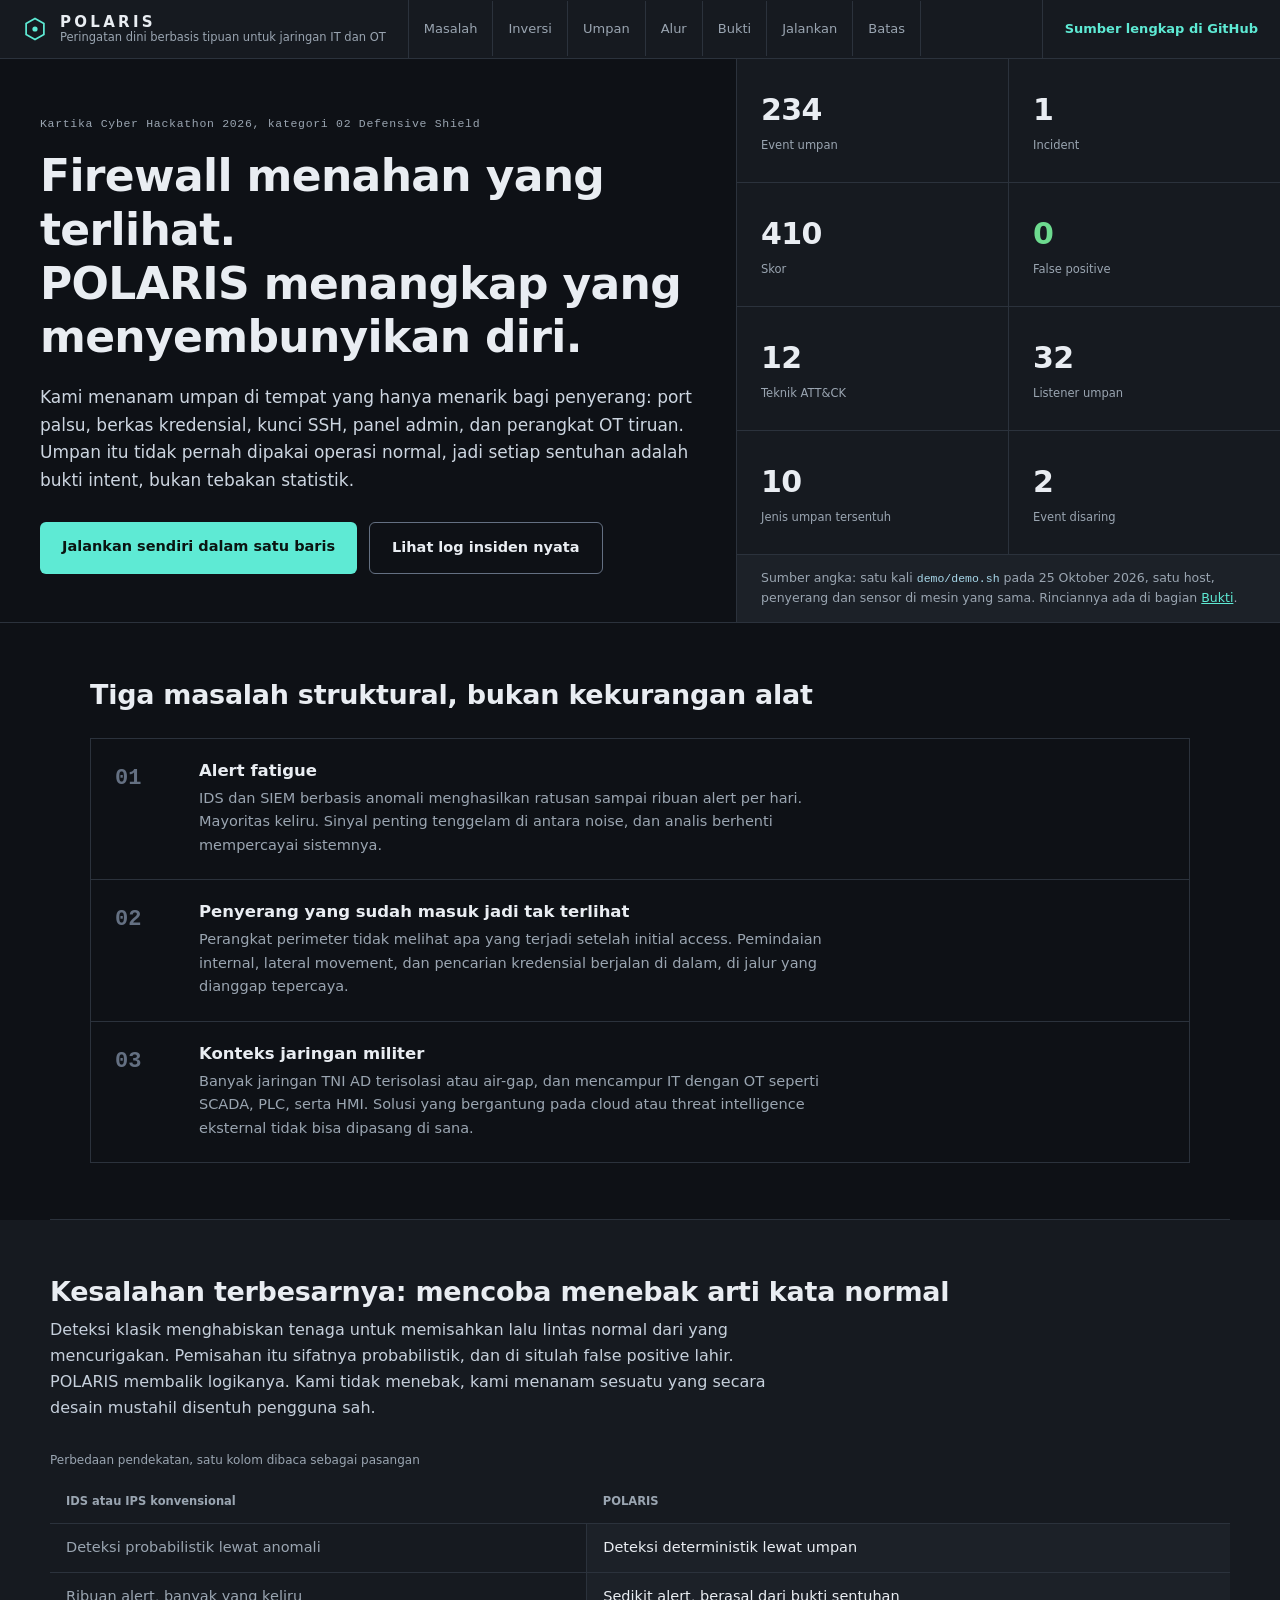
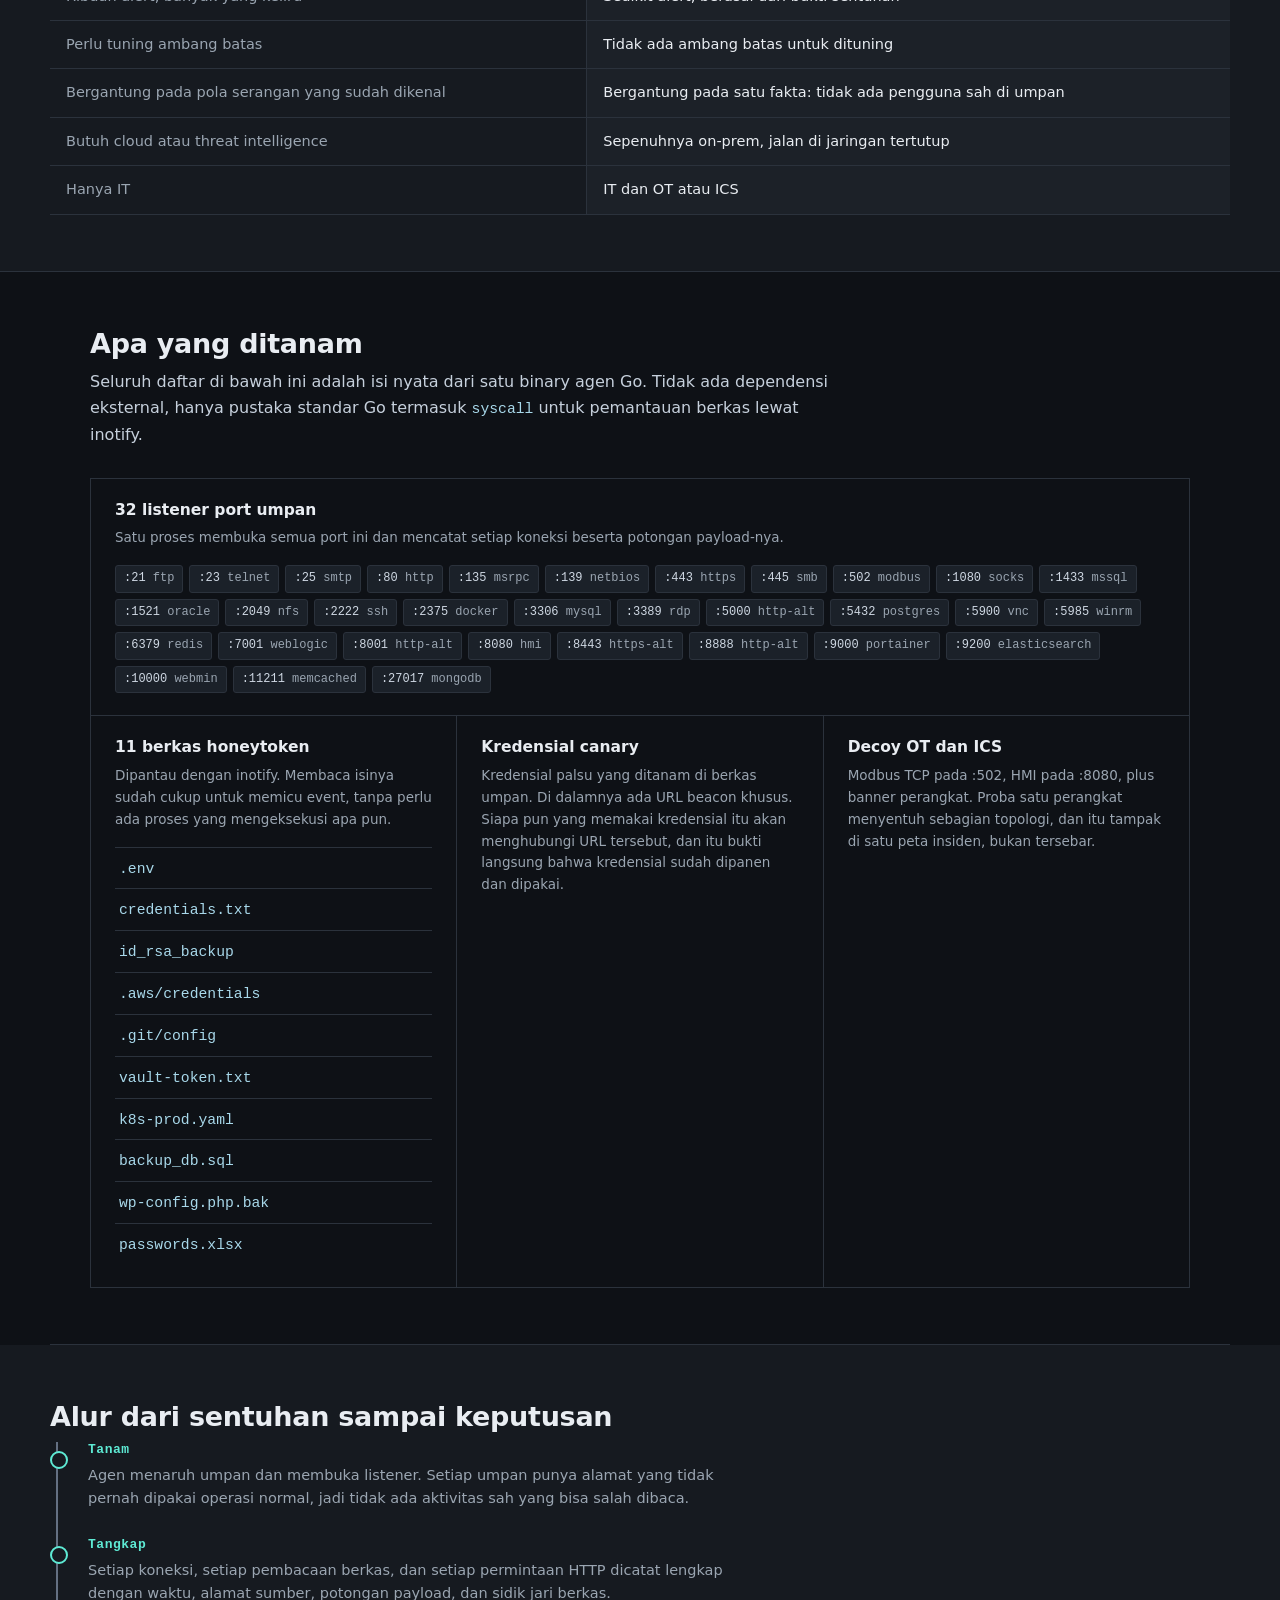
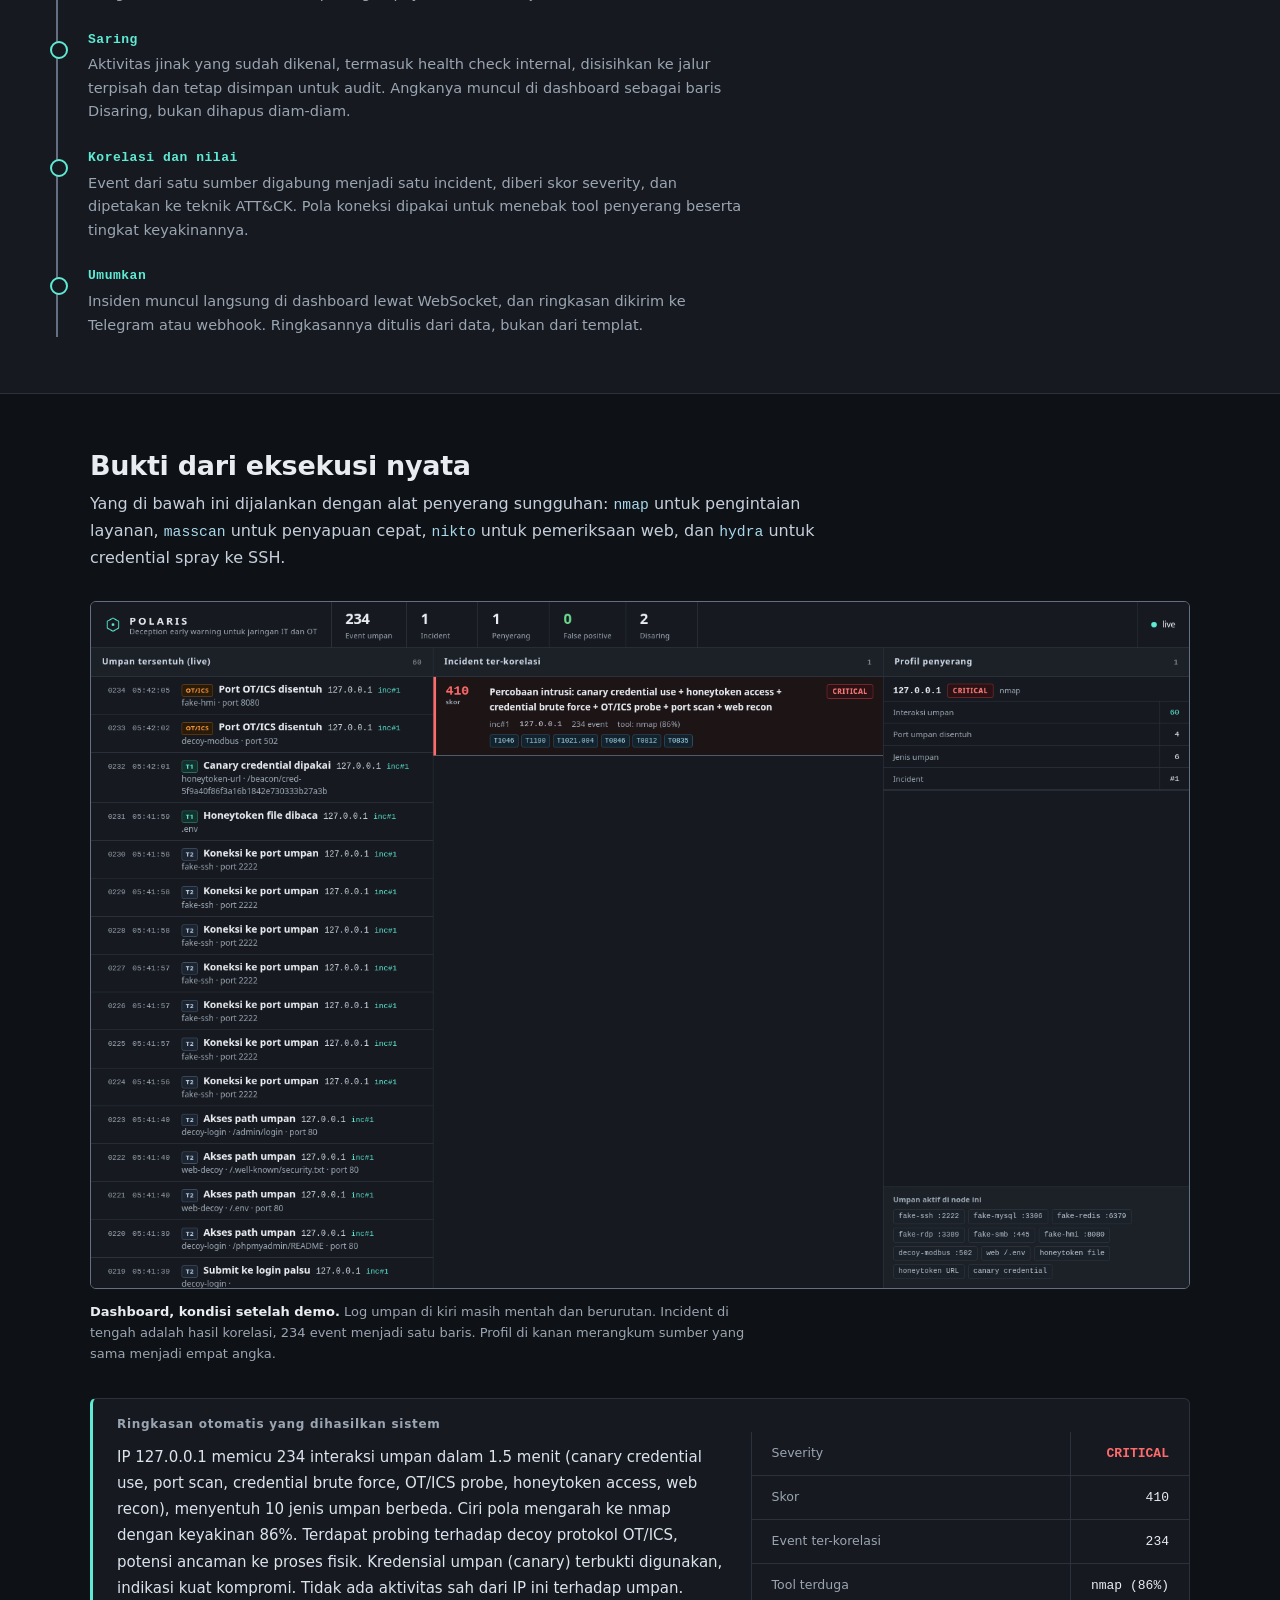
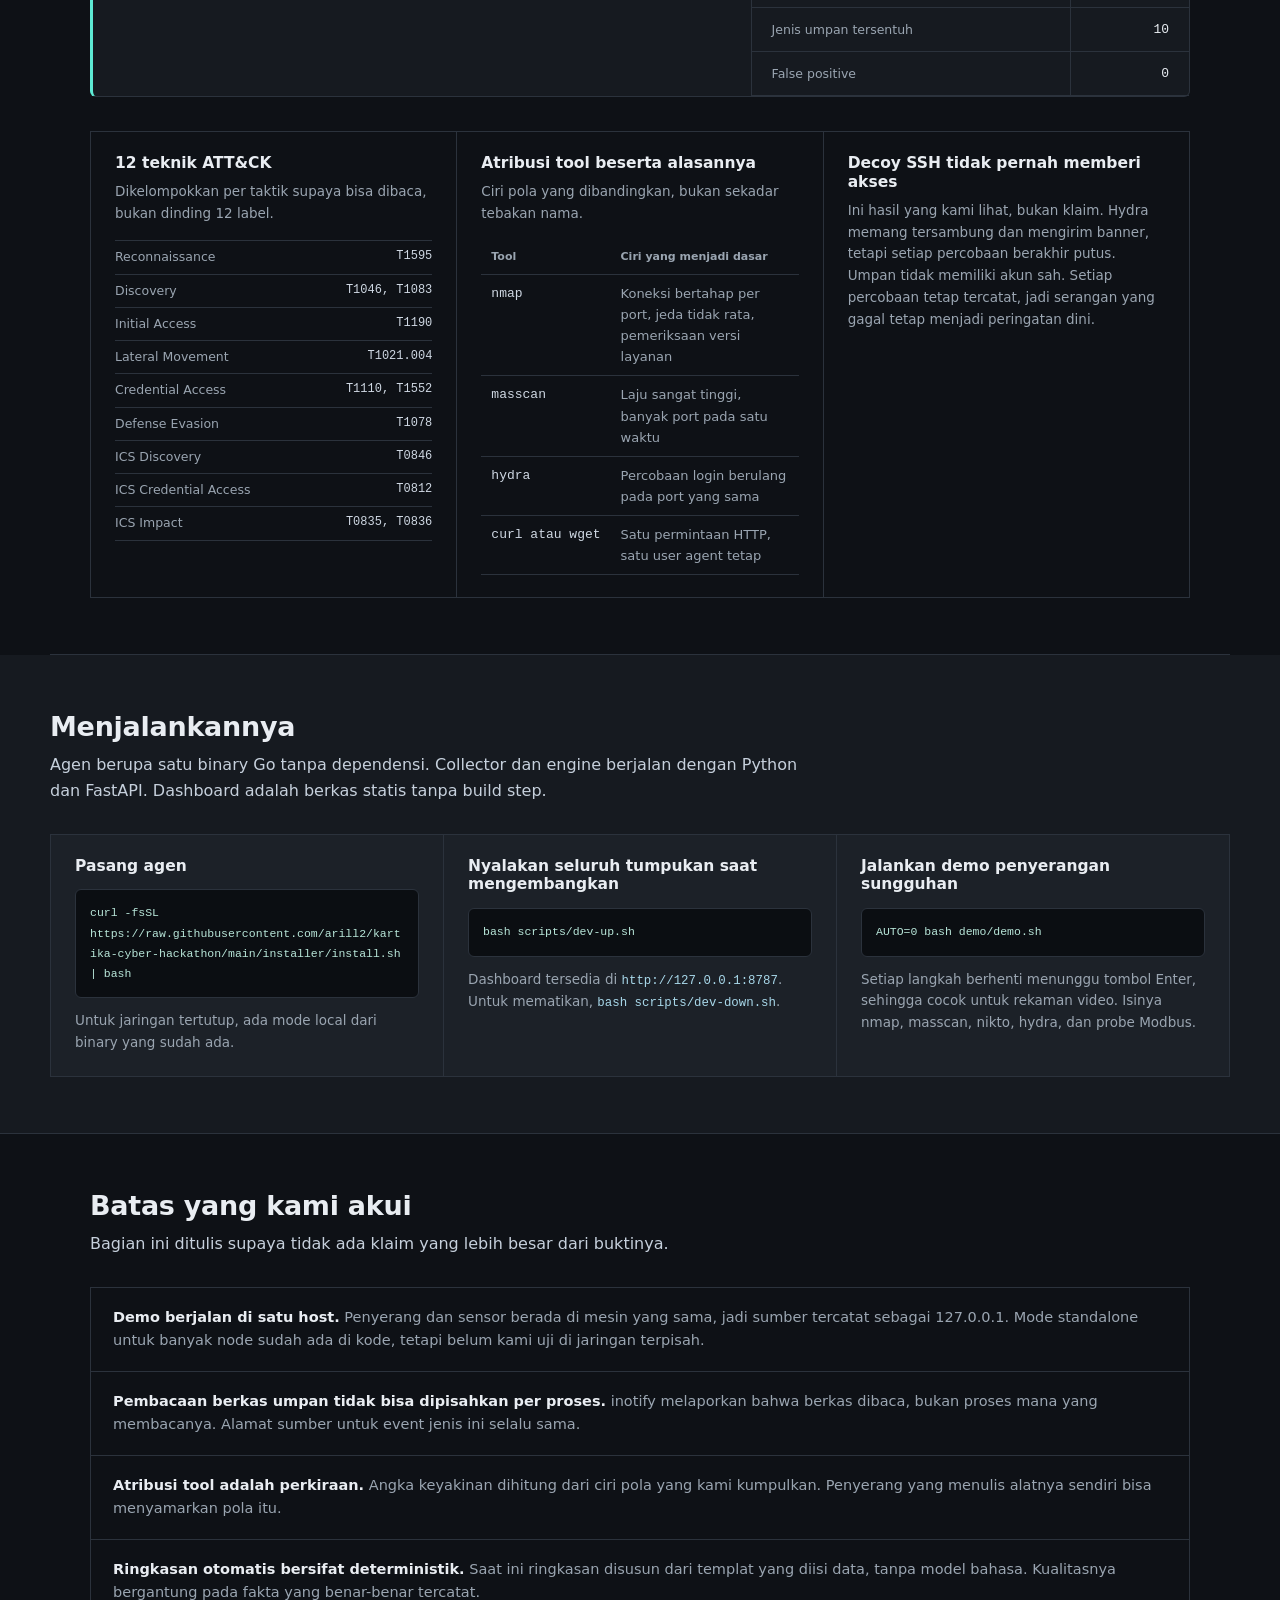
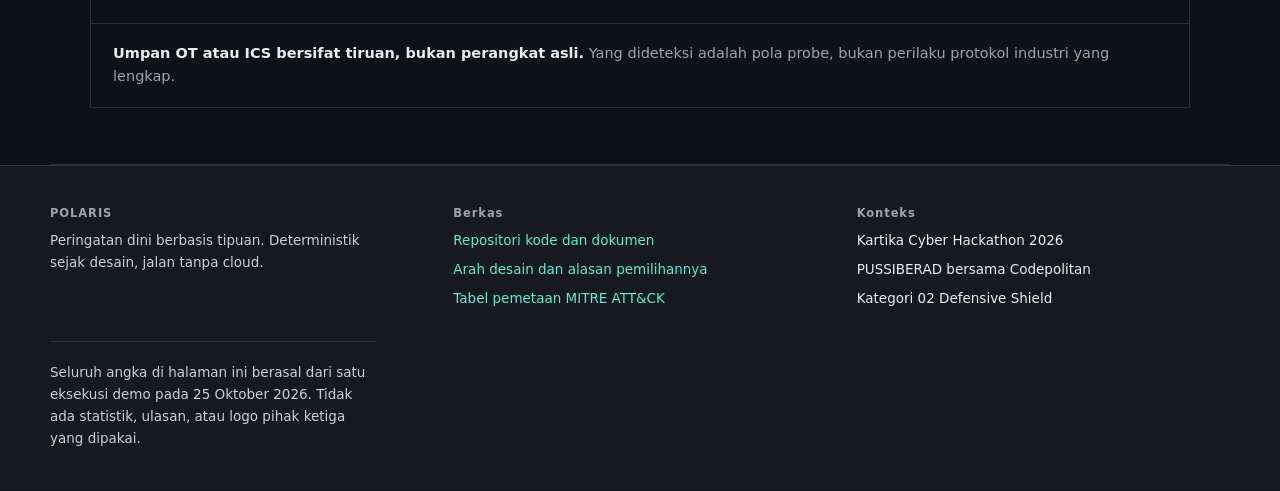
==== site/index.html @ 41365e37 "feat: purwarupa POLARIS lengkap (agen, collector, dashboard, demo, submission) Agen Go (hanya pustak" ====
<!doctype html>
<html lang="id">
<head>
<meta charset="utf-8">
<meta name="viewport" content="width=device-width, initial-scale=1">
<title>POLARIS: peringatan dini berbasis tipuan untuk jaringan IT dan OT</title>
<meta name="description" content="POLARIS menanam umpan yang tidak pernah disentuh pengguna sah, sehingga setiap interaksi adalah bukti intent. Deterministik, nol false positive, jalan on-prem tanpa cloud.">
<meta name="theme-color" content="#0e1116">
<meta property="og:title" content="POLARIS: peringatan dini berbasis tipuan untuk jaringan IT dan OT">
<meta property="og:description" content="Setiap interaksi dengan umpan adalah bukti, bukan tebakan. Deterministik, nol false positive, on-prem.">
<meta property="og:type" content="website">
<link rel="icon" href="assets/emblem.svg" type="image/svg+xml">
<link rel="stylesheet" href="style.css">
</head>
<body>
<a class="skip" href="#main">Lompat ke konten</a>

<header class="topbar">
  <div class="brand">
    <svg class="mark" viewBox="0 0 24 24" fill="none" stroke="currentColor" stroke-width="1.6" aria-hidden="true">
      <path d="M12 2.4 20.2 7v10L12 21.6 3.8 17V7z"/>
      <circle cx="12" cy="12" r="2.4" fill="currentColor" stroke="none"/>
    </svg>
    <span class="brand-text">
      <span class="name">POLARIS</span>
      <span class="tagline">Peringatan dini berbasis tipuan untuk jaringan IT dan OT</span>
    </span>
  </div>

  <nav class="sitenav" aria-label="Bagian halaman">
    <a href="#masalah">Masalah</a>
    <a href="#inversi">Inversi</a>
    <a href="#umpan">Umpan</a>
    <a href="#alur">Alur</a>
    <a href="#bukti">Bukti</a>
    <a href="#jalankan">Jalankan</a>
    <a href="#batas">Batas</a>
  </nav>

  <p class="repo-link">
    <a href="https://github.com/arill2/kartika-cyber-hackathon">Sumber lengkap di GitHub</a>
  </p>
</header>

<main id="main">

  <!-- ============================================================ hero -->
  <section class="hero" aria-labelledby="hero-h">
    <div class="hero-copy">
      <p class="eyebrow">Kartika Cyber Hackathon 2026, kategori 02 Defensive Shield</p>
      <h1 id="hero-h">Firewall menahan yang terlihat.<br>POLARIS menangkap yang menyembunyikan diri.</h1>
      <p class="lede">
        Kami menanam umpan di tempat yang hanya menarik bagi penyerang: port palsu, berkas
        kredensial, kunci SSH, panel admin, dan perangkat OT tiruan. Umpan itu tidak
        pernah dipakai operasi normal, jadi setiap sentuhan adalah bukti intent, bukan
        tebakan statistik.
      </p>
      <p class="cta-row">
        <a class="cta" href="#jalankan">Jalankan sendiri dalam satu baris</a>
        <a class="cta-ghost" href="#bukti">Lihat log insiden nyata</a>
      </p>
    </div>

    <!-- angka di bawah ini berasal dari satu eksekusi demo, bukan perkiraan -->
    <div class="hero-stats">
      <dl class="readouts" aria-label="Hasil satu eksekusi demo di satu host">
        <div class="readout"><dt>Event umpan</dt><dd>234</dd></div>
        <div class="readout"><dt>Incident</dt><dd>1</dd></div>
        <div class="readout"><dt>Skor</dt><dd>410</dd></div>
        <div class="readout ok"><dt>False positive</dt><dd>0</dd></div>
        <div class="readout"><dt>Teknik ATT&amp;CK</dt><dd>12</dd></div>
        <div class="readout"><dt>Listener umpan</dt><dd>32</dd></div>
        <div class="readout"><dt>Jenis umpan tersentuh</dt><dd>10</dd></div>
        <div class="readout"><dt>Event disaring</dt><dd>2</dd></div>
      </dl>
      <p class="readout-note">
        Sumber angka: satu kali <code>demo/demo.sh</code> pada 25 Oktober 2026, satu host,
        penyerang dan sensor di mesin yang sama. Rinciannya ada di bagian
        <a href="#bukti">Bukti</a>.
      </p>
    </div>
  </section>

  <!-- ============================================================ masalah -->
  <section id="masalah" class="band" aria-labelledby="masalah-h">
    <h2 id="masalah-h">Tiga masalah struktural, bukan kekurangan alat</h2>
    <ol class="findings">
      <li>
        <span class="num">01</span>
        <div>
          <h3>Alert fatigue</h3>
          <p>IDS dan SIEM berbasis anomali menghasilkan ratusan sampai ribuan alert per hari.
          Mayoritas keliru. Sinyal penting tenggelam di antara noise, dan analis berhenti
          mempercayai sistemnya.</p>
        </div>
      </li>
      <li>
        <span class="num">02</span>
        <div>
          <h3>Penyerang yang sudah masuk jadi tak terlihat</h3>
          <p>Perangkat perimeter tidak melihat apa yang terjadi setelah initial access.
          Pemindaian internal, lateral movement, dan pencarian kredensial berjalan di dalam,
          di jalur yang dianggap tepercaya.</p>
        </div>
      </li>
      <li>
        <span class="num">03</span>
        <div>
          <h3>Konteks jaringan militer</h3>
          <p>Banyak jaringan TNI AD terisolasi atau air-gap, dan mencampur IT dengan OT
          seperti SCADA, PLC, serta HMI. Solusi yang bergantung pada cloud atau threat
          intelligence eksternal tidak bisa dipasang di sana.</p>
        </div>
      </li>
    </ol>
  </section>

  <!-- ============================================================ inversi -->
  <section id="inversi" class="band alt" aria-labelledby="inversi-h">
    <h2 id="inversi-h">Kesalahan terbesarnya: mencoba menebak arti kata normal</h2>
    <p class="wide">
      Deteksi klasik menghabiskan tenaga untuk memisahkan lalu lintas normal dari yang
      mencurigakan. Pemisahan itu sifatnya probabilistik, dan di situlah false positive
      lahir. POLARIS membalik logikanya. Kami tidak menebak, kami menanam sesuatu yang
      secara desain mustahil disentuh pengguna sah.
    </p>

    <table class="compare">
      <caption>Perbedaan pendekatan, satu kolom dibaca sebagai pasangan</caption>
      <thead>
        <tr><th scope="col">IDS atau IPS konvensional</th><th scope="col">POLARIS</th></tr>
      </thead>
      <tbody>
        <tr><td>Deteksi probabilistik lewat anomali</td><td>Deteksi deterministik lewat umpan</td></tr>
        <tr><td>Ribuan alert, banyak yang keliru</td><td>Sedikit alert, berasal dari bukti sentuhan</td></tr>
        <tr><td>Perlu tuning ambang batas</td><td>Tidak ada ambang batas untuk dituning</td></tr>
        <tr><td>Bergantung pada pola serangan yang sudah dikenal</td><td>Bergantung pada satu fakta: tidak ada pengguna sah di umpan</td></tr>
        <tr><td>Butuh cloud atau threat intelligence</td><td>Sepenuhnya on-prem, jalan di jaringan tertutup</td></tr>
        <tr><td>Hanya IT</td><td>IT dan OT atau ICS</td></tr>
      </tbody>
    </table>
  </section>

  <!-- ============================================================ umpan -->
  <section id="umpan" class="band" aria-labelledby="umpan-h">
    <h2 id="umpan-h">Apa yang ditanam</h2>
    <p class="wide">
      Seluruh daftar di bawah ini adalah isi nyata dari satu binary agen Go. Tidak ada
      dependensi eksternal, hanya pustaka standar Go termasuk <code>syscall</code> untuk
      pemantauan berkas lewat inotify.
    </p>

    <div class="tiles wide-first">
      <article class="tile">
        <h3>32 listener port umpan</h3>
        <p class="muted">Satu proses membuka semua port ini dan mencatat setiap koneksi
        beserta potongan payload-nya.</p>
        <ul class="ports">
          <li>:21 <span>ftp</span></li><li>:23 <span>telnet</span></li><li>:25 <span>smtp</span></li>
          <li>:80 <span>http</span></li><li>:135 <span>msrpc</span></li><li>:139 <span>netbios</span></li>
          <li>:443 <span>https</span></li><li>:445 <span>smb</span></li><li>:502 <span>modbus</span></li>
          <li>:1080 <span>socks</span></li><li>:1433 <span>mssql</span></li><li>:1521 <span>oracle</span></li>
          <li>:2049 <span>nfs</span></li><li>:2222 <span>ssh</span></li><li>:2375 <span>docker</span></li>
          <li>:3306 <span>mysql</span></li><li>:3389 <span>rdp</span></li><li>:5000 <span>http-alt</span></li>
          <li>:5432 <span>postgres</span></li><li>:5900 <span>vnc</span></li><li>:5985 <span>winrm</span></li>
          <li>:6379 <span>redis</span></li><li>:7001 <span>weblogic</span></li><li>:8001 <span>http-alt</span></li>
          <li>:8080 <span>hmi</span></li><li>:8443 <span>https-alt</span></li><li>:8888 <span>http-alt</span></li>
          <li>:9000 <span>portainer</span></li><li>:9200 <span>elasticsearch</span></li><li>:10000 <span>webmin</span></li>
          <li>:11211 <span>memcached</span></li><li>:27017 <span>mongodb</span></li>
        </ul>
      </article>

      <article class="tile">
        <h3>11 berkas honeytoken</h3>
        <p class="muted">Dipantau dengan inotify. Membaca isinya sudah cukup untuk memicu
        event, tanpa perlu ada proses yang mengeksekusi apa pun.</p>
        <ul class="files">
          <li><code>.env</code></li>
          <li><code>credentials.txt</code></li>
          <li><code>id_rsa_backup</code></li>
          <li><code>.aws/credentials</code></li>
          <li><code>.git/config</code></li>
          <li><code>vault-token.txt</code></li>
          <li><code>k8s-prod.yaml</code></li>
          <li><code>backup_db.sql</code></li>
          <li><code>wp-config.php.bak</code></li>
          <li><code>passwords.xlsx</code></li>
        </ul>
      </article>

      <article class="tile">
        <h3>Kredensial canary</h3>
        <p class="muted">Kredensial palsu yang ditanam di berkas umpan. Di dalamnya ada URL
        beacon khusus. Siapa pun yang memakai kredensial itu akan menghubungi URL tersebut,
        dan itu bukti langsung bahwa kredensial sudah dipanen dan dipakai.</p>
      </article>

      <article class="tile">
        <h3>Decoy OT dan ICS</h3>
        <p class="muted">Modbus TCP pada :502, HMI pada :8080, plus banner perangkat.
        Proba satu perangkat menyentuh sebagian topologi, dan itu tampak di satu peta
        insiden, bukan tersebar.</p>
      </article>
    </div>
  </section>

  <!-- ============================================================ alur -->
  <section id="alur" class="band alt" aria-labelledby="alur-h">
    <h2 id="alur-h">Alur dari sentuhan sampai keputusan</h2>
    <ol class="pipeline">
      <li>
        <h3>Tanam</h3>
        <p>Agen menaruh umpan dan membuka listener. Setiap umpan punya alamat yang tidak
        pernah dipakai operasi normal, jadi tidak ada aktivitas sah yang bisa salah dibaca.</p>
      </li>
      <li>
        <h3>Tangkap</h3>
        <p>Setiap koneksi, setiap pembacaan berkas, dan setiap permintaan HTTP dicatat
        lengkap dengan waktu, alamat sumber, potongan payload, dan sidik jari berkas.</p>
      </li>
      <li>
        <h3>Saring</h3>
        <p>Aktivitas jinak yang sudah dikenal, termasuk health check internal, disisihkan
        ke jalur terpisah dan tetap disimpan untuk audit. Angkanya muncul di dashboard
        sebagai baris Disaring, bukan dihapus diam-diam.</p>
      </li>
      <li>
        <h3>Korelasi dan nilai</h3>
        <p>Event dari satu sumber digabung menjadi satu incident, diberi skor severity,
        dan dipetakan ke teknik ATT&amp;CK. Pola koneksi dipakai untuk menebak tool penyerang
        beserta tingkat keyakinannya.</p>
      </li>
      <li>
        <h3>Umumkan</h3>
        <p>Insiden muncul langsung di dashboard lewat WebSocket, dan ringkasan dikirim ke
        Telegram atau webhook. Ringkasannya ditulis dari data, bukan dari templat.</p>
      </li>
    </ol>
  </section>

  <!-- ============================================================ bukti -->
  <section id="bukti" class="band" aria-labelledby="bukti-h">
    <h2 id="bukti-h">Bukti dari eksekusi nyata</h2>
    <p class="wide">
      Yang di bawah ini dijalankan dengan alat penyerang sungguhan: <code>nmap</code> untuk
      pengintaian layanan, <code>masscan</code> untuk penyapuan cepat, <code>nikto</code>
      untuk pemeriksaan web, dan <code>hydra</code> untuk credential spray ke SSH.
    </p>

    <figure class="shot">
      <img src="assets/dashboard-desktop.png" width="1600" height="1000" loading="lazy"
           alt="Dashboard POLARIS: kolom kiri berisi log umpan yang tertangkap berurutan, kolom tengah berisi incident ter-korelasi bernilai 410 dengan label CRITICAL, kolom kanan berisi profil penyerang.">
      <figcaption>
        <strong>Dashboard, kondisi setelah demo.</strong> Log umpan di kiri masih mentah dan
        berurutan. Incident di tengah adalah hasil korelasi, 234 event menjadi satu baris.
        Profil di kanan merangkum sumber yang sama menjadi empat angka.
      </figcaption>
    </figure>

    <div class="verdict">
      <h3>Ringkasan otomatis yang dihasilkan sistem</h3>
      <p class="quote">
        IP 127.0.0.1 memicu 234 interaksi umpan dalam 1.5 menit (canary credential use, port
        scan, credential brute force, OT/ICS probe, honeytoken access, web recon), menyentuh
        10 jenis umpan berbeda. Ciri pola mengarah ke nmap dengan keyakinan 86%. Terdapat
        probing terhadap decoy protokol OT/ICS, potensi ancaman ke proses fisik. Kredensial
        umpan (canary) terbukti digunakan, indikasi kuat kompromi. Tidak ada aktivitas sah
        dari IP ini terhadap umpan.
      </p>
      <dl class="spec">
        <dt>Severity</dt><dd class="hi">CRITICAL</dd>
        <dt>Skor</dt><dd>410</dd>
        <dt>Event ter-korelasi</dt><dd>234</dd>
        <dt>Tool terduga</dt><dd>nmap (86%)</dd>
        <dt>Jenis umpan tersentuh</dt><dd>10</dd>
        <dt>False positive</dt><dd>0</dd>
      </dl>
    </div>

    <div class="tiles">
      <article class="tile">
        <h3>12 teknik ATT&amp;CK</h3>
        <p class="muted">Dikelompokkan per taktik supaya bisa dibaca, bukan dinding 12 label.</p>
        <dl class="mitre">
          <dt>Reconnaissance</dt><dd>T1595</dd>
          <dt>Discovery</dt><dd>T1046, T1083</dd>
          <dt>Initial Access</dt><dd>T1190</dd>
          <dt>Lateral Movement</dt><dd>T1021.004</dd>
          <dt>Credential Access</dt><dd>T1110, T1552</dd>
          <dt>Defense Evasion</dt><dd>T1078</dd>
          <dt>ICS Discovery</dt><dd>T0846</dd>
          <dt>ICS Credential Access</dt><dd>T0812</dd>
          <dt>ICS Impact</dt><dd>T0835, T0836</dd>
        </dl>
      </article>

      <article class="tile">
        <h3>Atribusi tool beserta alasannya</h3>
        <p class="muted">Ciri pola yang dibandingkan, bukan sekadar tebakan nama.</p>
        <table class="mini">
          <thead><tr><th scope="col">Tool</th><th scope="col">Ciri yang menjadi dasar</th></tr></thead>
          <tbody>
            <tr><td>nmap</td><td>Koneksi bertahap per port, jeda tidak rata, pemeriksaan versi layanan</td></tr>
            <tr><td>masscan</td><td>Laju sangat tinggi, banyak port pada satu waktu</td></tr>
            <tr><td>hydra</td><td>Percobaan login berulang pada port yang sama</td></tr>
            <tr><td>curl atau wget</td><td>Satu permintaan HTTP, satu user agent tetap</td></tr>
          </tbody>
        </table>
      </article>

      <article class="tile">
        <h3>Decoy SSH tidak pernah memberi akses</h3>
        <p class="muted">Ini hasil yang kami lihat, bukan klaim. Hydra memang tersambung dan
        mengirim banner, tetapi setiap percobaan berakhir putus. Umpan tidak memiliki akun
        sah. Setiap percobaan tetap tercatat, jadi serangan yang gagal tetap menjadi
        peringatan dini.</p>
      </article>
    </div>
  </section>

  <!-- ============================================================ jalankan -->
  <section id="jalankan" class="band alt" aria-labelledby="jalankan-h">
    <h2 id="jalankan-h">Menjalankannya</h2>
    <p class="wide">
      Agen berupa satu binary Go tanpa dependensi. Collector dan engine berjalan dengan
      Python dan FastAPI. Dashboard adalah berkas statis tanpa build step.
    </p>

    <div class="tiles">
      <article class="tile code">
        <h3>Pasang agen</h3>
        <pre><code>curl -fsSL https://raw.githubusercontent.com/arill2/kartika-cyber-hackathon/main/installer/install.sh | bash</code></pre>
        <p class="muted">Untuk jaringan tertutup, ada mode local dari binary yang sudah ada.</p>
      </article>

      <article class="tile code">
        <h3>Nyalakan seluruh tumpukan saat mengembangkan</h3>
        <pre><code>bash scripts/dev-up.sh</code></pre>
        <p class="muted">Dashboard tersedia di <code>http://127.0.0.1:8787</code>. Untuk
        mematikan, <code>bash scripts/dev-down.sh</code>.</p>
      </article>

      <article class="tile code">
        <h3>Jalankan demo penyerangan sungguhan</h3>
        <pre><code>AUTO=0 bash demo/demo.sh</code></pre>
        <p class="muted">Setiap langkah berhenti menunggu tombol Enter, sehingga cocok untuk
        rekaman video. Isinya nmap, masscan, nikto, hydra, dan probe Modbus.</p>
      </article>
    </div>
  </section>

  <!-- ============================================================ batas -->
  <section id="batas" class="band" aria-labelledby="batas-h">
    <h2 id="batas-h">Batas yang kami akui</h2>
    <p class="wide">
      Bagian ini ditulis supaya tidak ada klaim yang lebih besar dari buktinya.
    </p>
    <ul class="limits">
      <li>
        <strong>Demo berjalan di satu host.</strong> Penyerang dan sensor berada di mesin
        yang sama, jadi sumber tercatat sebagai 127.0.0.1. Mode standalone untuk banyak node
        sudah ada di kode, tetapi belum kami uji di jaringan terpisah.
      </li>
      <li>
        <strong>Pembacaan berkas umpan tidak bisa dipisahkan per proses.</strong> inotify
        melaporkan bahwa berkas dibaca, bukan proses mana yang membacanya. Alamat sumber
        untuk event jenis ini selalu sama.
      </li>
      <li>
        <strong>Atribusi tool adalah perkiraan.</strong> Angka keyakinan dihitung dari ciri
        pola yang kami kumpulkan. Penyerang yang menulis alatnya sendiri bisa menyamarkan
        pola itu.
      </li>
      <li>
        <strong>Ringkasan otomatis bersifat deterministik.</strong> Saat ini ringkasan
        disusun dari templat yang diisi data, tanpa model bahasa. Kualitasnya bergantung
        pada fakta yang benar-benar tercatat.
      </li>
      <li>
        <strong>Umpan OT atau ICS bersifat tiruan, bukan perangkat asli.</strong> Yang
        dideteksi adalah pola probe, bukan perilaku protokol industri yang lengkap.
      </li>
    </ul>
  </section>

</main>

<footer class="footer">
  <div class="footer-grid">
    <div class="foot-block">
      <h2>POLARIS</h2>
      <p>Peringatan dini berbasis tipuan. Deterministik sejak desain, jalan tanpa cloud.</p>
    </div>
    <div class="foot-block">
      <h2>Berkas</h2>
      <ul>
        <li><a href="https://github.com/arill2/kartika-cyber-hackathon">Repositori kode dan dokumen</a></li>
        <li><a href="https://github.com/arill2/kartika-cyber-hackathon/blob/main/DESIGN.md">Arah desain dan alasan pemilihannya</a></li>
        <li><a href="https://github.com/arill2/kartika-cyber-hackathon/blob/main/docs/12-mitre-mapping.md">Tabel pemetaan MITRE ATT&amp;CK</a></li>
      </ul>
    </div>
    <div class="foot-block">
      <h2>Konteks</h2>
      <ul>
        <li>Kartika Cyber Hackathon 2026</li>
        <li>PUSSIBERAD bersama Codepolitan</li>
        <li>Kategori 02 Defensive Shield</li>
      </ul>
    </div>
  </div>
  <p class="foot-note">
    Seluruh angka di halaman ini berasal dari satu eksekusi demo pada 25 Oktober 2026.
    Tidak ada statistik, ulasan, atau logo pihak ketiga yang dipakai.
  </p>
</footer>

</body>
</html>
---- site/style.css ----
/* POLARIS landing page
   Direction dan alasan: DESIGN.md. Filter: antislop (R-02 tanpa em dash,
   R-25 kontras dihitung dengan scripts/contrast-check.py, R-27 tiap keadaan,
   R-32 fokus terlihat, R-15 tombol spesifik).
   Tata bahasa visual dipinjam dari referensi yang sama dengan dashboard:
   seam antar blok, nameplate, angka dulu lalu label. */

:root{
  --bg:#0e1116;
  --panel:#161a20;
  --panel-2:#1c2128;
  --panel-3:#20262e;
  --seam:#2b323c;
  --line-strong:#647082;   /* batas kontrol interaktif: 3.48:1 */
  --text:#e9edf2;
  --muted:#9aa5b1;
  --accent:#5eead4;        /* hanya untuk interaksi dan tanda langsung */
  --sev-critical:#ff6b6b;
  --sev-high:#ff9f43;
  --sev-low:#6ddb8f;

  --r-1:3px; --r-2:6px; --r-3:10px;

  --f-ui:ui-sans-serif,system-ui,-apple-system,"Segoe UI",Roboto,"Helvetica Neue",Arial,sans-serif;
  --f-data:ui-monospace,SFMono-Regular,"SF Mono",Menlo,Consolas,"Liberation Mono",monospace;

  --wrap:1180px;
}

*{box-sizing:border-box}
html{scroll-behavior:smooth}
body{
  margin:0; background:var(--bg); color:var(--text);
  font:16px/1.62 var(--f-ui);
  -webkit-text-size-adjust:100%;
}
img{max-width:100%;height:auto;display:block}
h1,h2,h3{margin:0;font-weight:650;line-height:1.22}
p{margin:0}
a{color:var(--accent)}
a:focus-visible,button:focus-visible,[tabindex]:focus-visible{
  outline:2px solid var(--accent); outline-offset:2px; border-radius:var(--r-1);
}
.skip{position:absolute;left:-9999px;top:0;background:var(--accent);color:#0e1116;padding:10px 14px;z-index:99;font-weight:650}
.skip:focus{left:0}
.sr-only{position:absolute;width:1px;height:1px;overflow:hidden;clip:rect(0 0 0 0)}
code{font-family:var(--f-data);font-size:.92em;color:#a8d8ea}

/* ---------------------------------------------------------------- nameplate */
.topbar{
  display:flex;align-items:center;gap:0;flex-wrap:wrap;
  background:var(--panel);border-bottom:1px solid var(--seam);
  position:sticky;top:0;z-index:20
}
.brand{display:flex;align-items:center;gap:12px;padding:13px 22px;border-right:1px solid var(--seam)}
.mark{width:26px;height:26px;color:var(--accent);flex:none}
.brand-text{display:flex;flex-direction:column;line-height:1.2}
.name{font-weight:750;letter-spacing:.22em;font-size:15px}
.tagline{font-size:11.5px;color:var(--muted)}

.sitenav{display:flex;flex-wrap:wrap;flex:1}
.sitenav a{
  color:var(--muted);text-decoration:none;font-size:13px;
  padding:17px 15px;border-right:1px solid var(--seam)
}
.sitenav a:hover{color:var(--text);background:var(--panel-3)}

.repo-link{margin:0;padding:0 22px;font-size:13px;border-left:1px solid var(--seam);align-self:stretch;display:flex;align-items:center}
.repo-link a{text-decoration:none;font-weight:650}
.repo-link a:hover{text-decoration:underline}

/* ---------------------------------------------------------------- hero */
.hero{
  display:grid;grid-template-columns:minmax(0,1.15fr) minmax(0,.85fr);gap:0;
  border-bottom:1px solid var(--seam)
}
.hero-copy{padding:56px 40px 48px 40px;max-width:760px}
.eyebrow{
  font-family:var(--f-data);font-size:11.5px;color:var(--muted);
  letter-spacing:.06em;margin-bottom:16px
}
.hero h1{font-size:clamp(29px,3.5vw,44px);letter-spacing:-.015em}
.lede{margin-top:20px;font-size:17px;color:#cdd6e1;max-width:62ch}
.cta-row{margin-top:28px;display:flex;gap:12px;flex-wrap:wrap}
.cta,.cta-ghost{
  display:inline-block;padding:13px 22px;border-radius:var(--r-2);
  font-size:14.5px;font-weight:650;text-decoration:none;min-height:46px
}
.cta{background:var(--accent);color:#0b1512}
.cta:hover{background:#7ff0dc}
.cta-ghost{border:1px solid var(--line-strong);color:var(--text)}
.cta-ghost:hover{border-color:var(--accent);color:var(--accent)}

.readouts{
  margin:0;display:grid;grid-template-columns:repeat(2,1fr);gap:1px;
  background:var(--seam);flex:1;min-height:0
}
.hero-stats{
  display:flex;flex-direction:column;
  border-left:1px solid var(--seam);background:var(--panel);min-width:0
}
.readout{
  background:var(--panel);display:flex;flex-direction:column-reverse;
  justify-content:center;gap:2px;padding:22px 24px
}
.readout dd{margin:0;font-size:30px;font-weight:700;font-variant-numeric:tabular-nums;letter-spacing:-.02em}
.readout dt{font-size:11.5px;color:var(--muted)}
.readout.ok dd{color:var(--sev-low)}
.readout-note{
  background:var(--panel-2);color:var(--muted);
  font-size:12.5px;padding:13px 24px;margin:0;border-top:1px solid var(--seam)
}

/* ---------------------------------------------------------------- bands */
.band{
  padding:56px 40px;border-bottom:1px solid var(--seam);
  max-width:var(--wrap);margin:0 auto
}
.band.alt{
  background:var(--panel);max-width:none;
  padding-left:max(40px, calc((100% - var(--wrap)) / 2));
  padding-right:max(40px, calc((100% - var(--wrap)) / 2))
}
.band h2{font-size:clamp(21px,2.4vw,27px);letter-spacing:-.01em;margin-bottom:8px}
.band .wide{max-width:74ch;color:#c6d0dc;margin-bottom:30px}
.muted{color:var(--muted);font-size:13.5px}

/* ---------------------------------------------------------------- findings */
.findings{list-style:none;padding:0;margin:26px 0 0;display:grid;gap:1px;background:var(--seam);border:1px solid var(--seam)}
.findings li{background:var(--bg);display:grid;grid-template-columns:64px 1fr;gap:20px;padding:22px 24px}
.findings .num{font-family:var(--f-data);font-size:22px;font-weight:700;color:var(--line-strong)}
.findings h3{font-size:16.5px;margin-bottom:6px}
.findings p{color:var(--muted);font-size:14.5px;max-width:70ch}

/* ---------------------------------------------------------------- compare table */
.compare{width:100%;border-collapse:collapse;font-size:14.5px}
.compare caption{text-align:left;color:var(--muted);font-size:12px;padding-bottom:10px}
.compare th,.compare td{text-align:left;padding:12px 16px;border-bottom:1px solid var(--seam);vertical-align:top}
.compare thead th{font-size:11.5px;color:var(--muted);font-weight:650}
.compare tbody tr td:last-child{color:var(--text);border-left:1px solid var(--seam);background:var(--panel-2)}
.compare tbody tr td:first-child{color:var(--muted)}

/* ---------------------------------------------------------------- tiles */
.tiles{display:grid;grid-template-columns:repeat(auto-fit,minmax(300px,1fr));gap:1px;background:var(--seam);border:1px solid var(--seam);margin-top:8px}
.tile{background:var(--bg);padding:22px 24px;min-width:0}
.band.alt .tile{background:var(--panel-2)}
.tile h3{font-size:15.5px;margin-bottom:8px}

/* daftar port butuh lebar penuh supaya chip tersusun rapi, sisanya tiga kolom */
.tiles.wide-first{grid-template-columns:repeat(3,1fr)}
.tiles.wide-first .tile:first-child{grid-column:1 / -1}

.ports{list-style:none;padding:0;margin:16px 0 0;display:flex;flex-wrap:wrap;gap:6px}
.ports li{
  font-family:var(--f-data);font-size:12px;color:#cfd8e3;
  background:#1b2129;border:1px solid var(--seam);border-radius:var(--r-1);padding:3px 8px
}
.ports li span{color:var(--muted)}

.files{list-style:none;padding:0;margin:16px 0 0;display:grid;gap:1px;background:var(--seam);border-top:1px solid var(--seam)}
.files li{background:var(--bg);padding:7px 4px}
.band.alt .files li{background:var(--panel-2)}

/* ---------------------------------------------------------------- pipeline */
.pipeline{list-style:none;counter-reset:step;padding:0;margin:0;border-left:2px solid var(--line-strong);margin-left:6px}
.pipeline li{counter-increment:step;position:relative;padding:0 0 26px 30px}
.pipeline li::before{
  content:"";position:absolute;left:-8px;top:9px;width:14px;height:14px;
  border-radius:50%;background:var(--bg);border:2px solid var(--accent)
}
.band.alt .pipeline li::before{background:var(--panel)}
.pipeline h3{font-family:var(--f-data);font-size:13px;letter-spacing:.04em;color:var(--accent);margin-bottom:6px}
.pipeline p{color:var(--muted);font-size:14.5px;max-width:72ch}
.pipeline li:last-child{padding-bottom:0}

/* ---------------------------------------------------------------- evidence */
.shot{margin:0 0 34px}
.shot img{border:1px solid var(--line-strong);border-radius:var(--r-2)}
.shot figcaption{color:var(--muted);font-size:13px;margin-top:12px;max-width:80ch}
.shot figcaption strong{color:var(--text);font-weight:650}

.verdict{border:1px solid var(--seam);border-left:3px solid var(--accent);border-radius:var(--r-2);background:var(--panel);padding:0;margin-bottom:34px;display:grid;grid-template-columns:minmax(0,1.5fr) minmax(0,1fr)}
.verdict h3{font-size:12px;color:var(--muted);letter-spacing:.06em;padding:18px 24px 0;grid-column:1/-1}
.quote{margin:0;padding:12px 24px 24px;font-size:15px;line-height:1.75;color:#dbe3ec}
.spec{display:grid;grid-template-columns:1fr auto;margin:0;border-left:1px solid var(--seam)}
.spec dt{padding:11px 20px;font-size:12.5px;color:var(--muted);border-bottom:1px solid var(--seam);align-self:end}
.spec dd{margin:0;padding:11px 20px;font-family:var(--f-data);font-size:13px;text-align:right;border-bottom:1px solid var(--seam);border-left:1px solid var(--seam)}
.spec dd.hi{color:var(--sev-critical);font-weight:700}

.mitre{display:grid;grid-template-columns:1fr auto;margin:16px 0 0;gap:0;border-top:1px solid var(--seam)}
.mitre dt{padding:6px 0;font-size:12.5px;color:var(--muted);border-bottom:1px solid var(--seam)}
.mitre dd{margin:0;padding:6px 0 6px 14px;font-family:var(--f-data);font-size:12px;color:#cfd8e3;text-align:right;border-bottom:1px solid var(--seam)}

.mini{width:100%;border-collapse:collapse;font-size:13px;margin-top:16px}
.mini th,.mini td{text-align:left;padding:8px 10px;border-bottom:1px solid var(--seam);vertical-align:top}
.mini th{font-size:11px;color:var(--muted);font-weight:650}
.mini td:first-child{font-family:var(--f-data);color:#cfd8e3;white-space:nowrap}
.mini td:last-child{color:var(--muted)}

/* ---------------------------------------------------------------- code tiles */
.code pre{
  margin:14px 0 12px;background:#0b0e12;border:1px solid var(--seam);
  border-radius:var(--r-2);padding:13px 14px;overflow-x:auto;font-size:12.5px
}
.code pre code{color:#b8e6d9;white-space:pre-wrap;overflow-wrap:anywhere}

/* ---------------------------------------------------------------- limits */
.limits{list-style:none;padding:0;margin:0;display:grid;gap:1px;background:var(--seam);border:1px solid var(--seam)}
.limits li{background:var(--bg);padding:18px 22px;font-size:14.5px;color:var(--muted);max-width:none}
.limits strong{color:var(--text);font-weight:650}

/* ---------------------------------------------------------------- footer */
.footer{
  background:var(--panel);border-top:1px solid var(--seam);
  padding:40px max(40px, calc((100% - var(--wrap)) / 2))
}
.footer-grid{display:grid;grid-template-columns:repeat(auto-fit,minmax(230px,1fr));gap:30px}
.footer h2{font-size:11.5px;color:var(--muted);letter-spacing:.08em;margin-bottom:10px}
.footer p{font-size:13.5px;color:#c6d0dc;max-width:38ch}
.footer ul{list-style:none;padding:0;margin:0;display:grid;gap:7px;font-size:13.5px}
.footer a{text-decoration:none}
.footer a:hover{text-decoration:underline}
.foot-note{
  border-top:1px solid var(--seam);padding-top:20px;margin:32px 0 0;
  color:var(--muted);font-size:12.5px;max-width:92ch
}

/* ---------------------------------------------------------------- small screens */
@media (max-width:900px){
  .hero{grid-template-columns:1fr}
  .hero-copy{padding:38px 22px 30px}
  .hero-stats{border-left:0;border-top:1px solid var(--seam)}
  .band{padding:40px 22px}
  .band.alt{padding-left:22px;padding-right:22px}

  /* kepala halaman jadi tiga baris rata di layar sempit, dan berhenti menempel
     supaya tidak memakan tinggi layar ponsel */
  .topbar{position:static;flex-direction:column;align-items:stretch}
  .brand{border-right:0;border-bottom:1px solid var(--seam)}
  .sitenav{order:2;width:100%}
  .sitenav a{flex:1 1 24%;text-align:center;padding:12px 6px;border-right:1px solid var(--seam);border-bottom:1px solid var(--seam)}
  .repo-link{order:3;width:100%;padding:12px 16px;justify-content:center;border-left:0;border-top:1px solid var(--seam)}

  .verdict{grid-template-columns:1fr}
  .spec{border-left:0;border-top:1px solid var(--seam)}
  .findings li{grid-template-columns:44px 1fr;gap:14px;padding:18px}
  .footer{padding:32px 22px}
}
@media (max-width:1000px){
  .tiles.wide-first{grid-template-columns:repeat(2,1fr)}
}
@media (max-width:700px){
  .tiles.wide-first{grid-template-columns:1fr}
}@media (max-width:520px){
  .readout{padding:16px}
  .readout dd{font-size:25px}
  .brand,.repo-link{padding-left:16px;padding-right:16px}
}

/* Konsol dan halaman ini gelap karena alasan operasional: ruang SOC bekerja
   dengan lampu rendah selama shift panjang, dan halaman harus sewarna dengan
   perangkat yang dibaca di sana. Ini pilihan branding, bukan default. */
::selection{background:var(--accent);color:#0b1512}

@media (prefers-reduced-motion:reduce){
  html{scroll-behavior:auto}
  *{transition:none !important;animation:none !important}
}
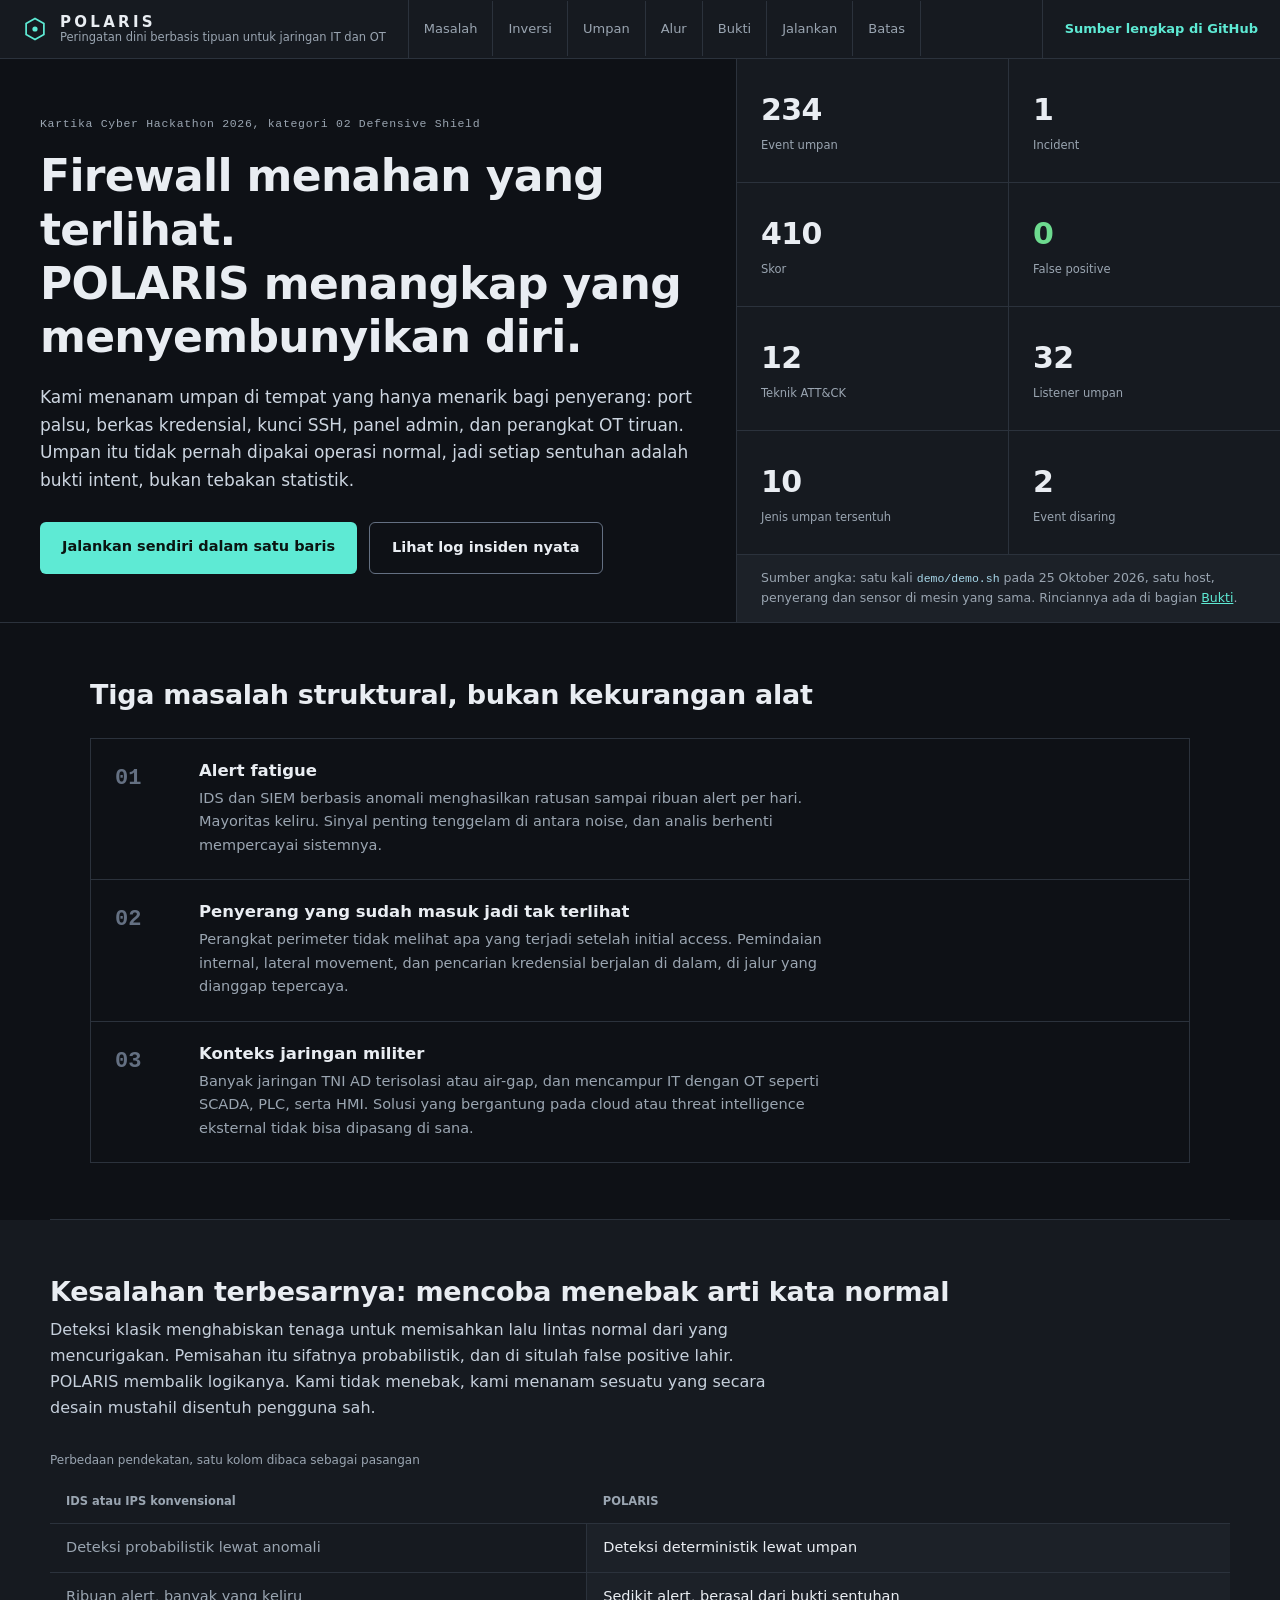
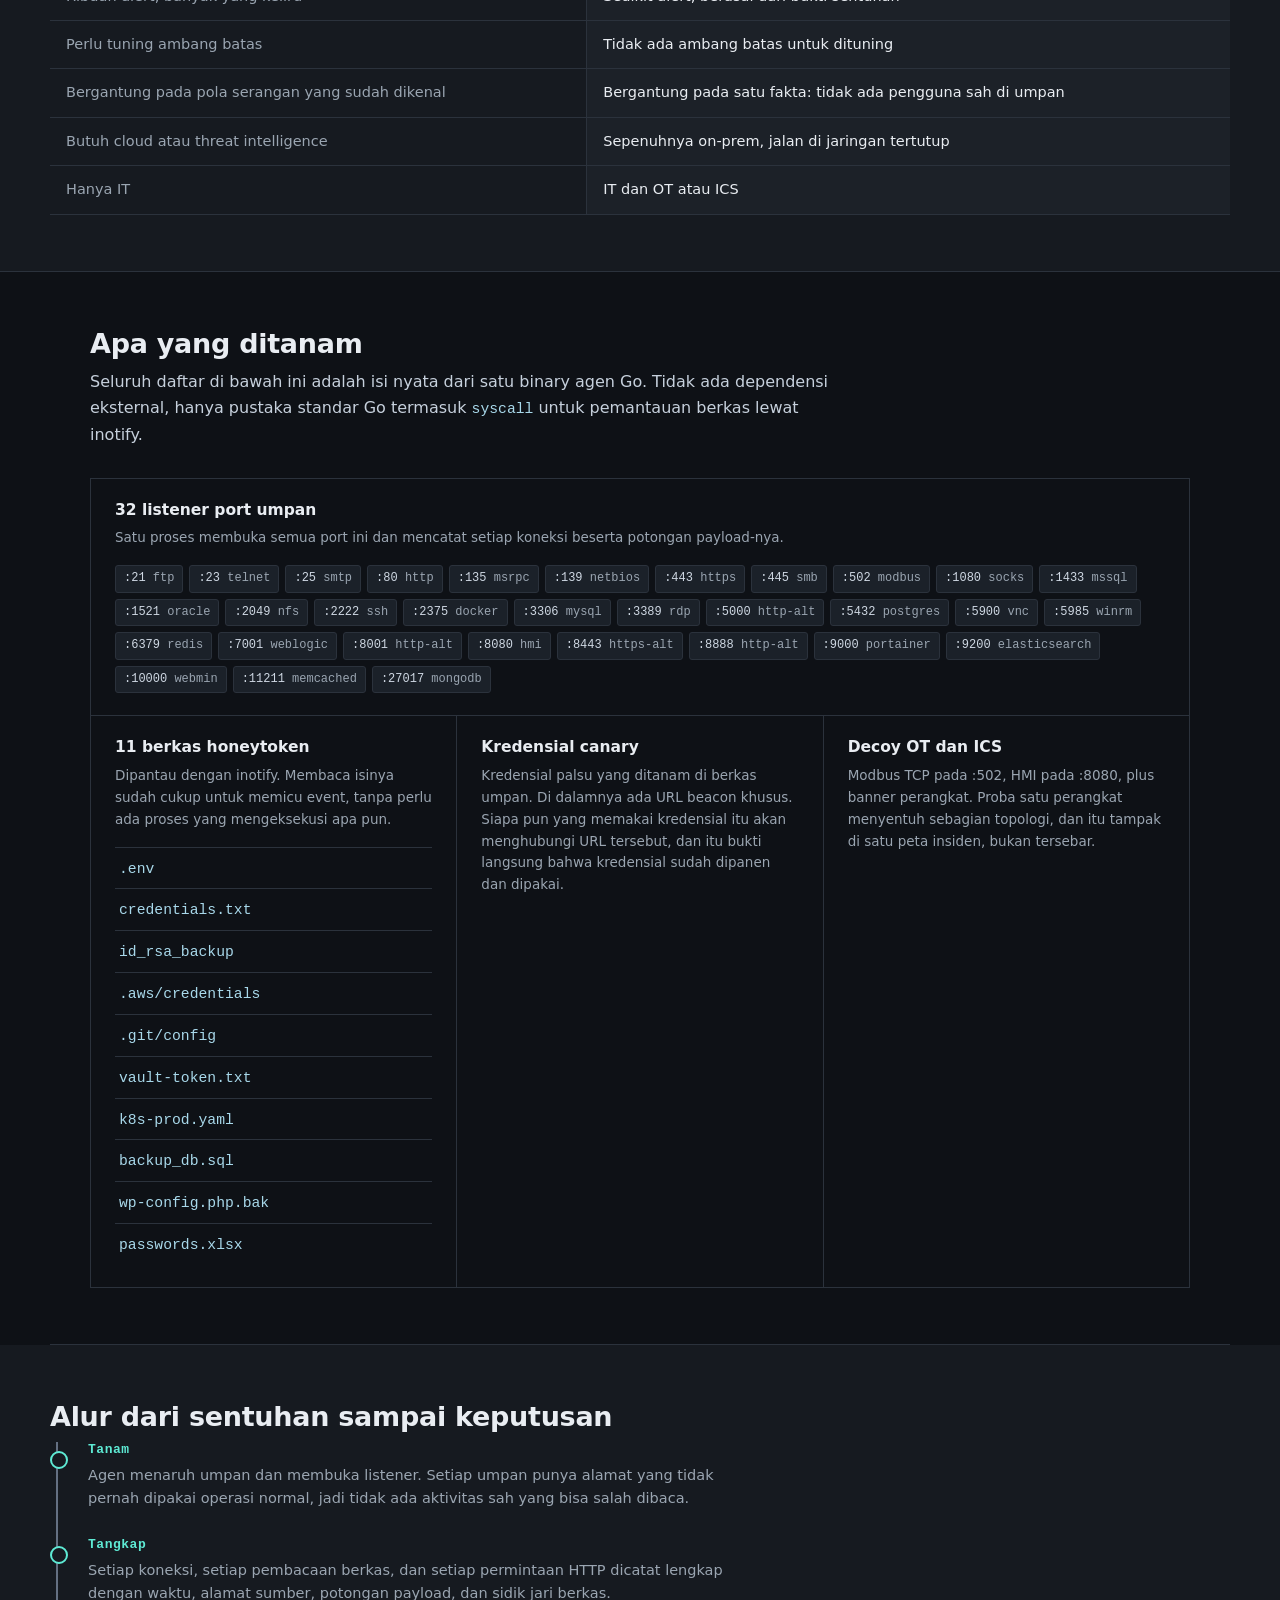
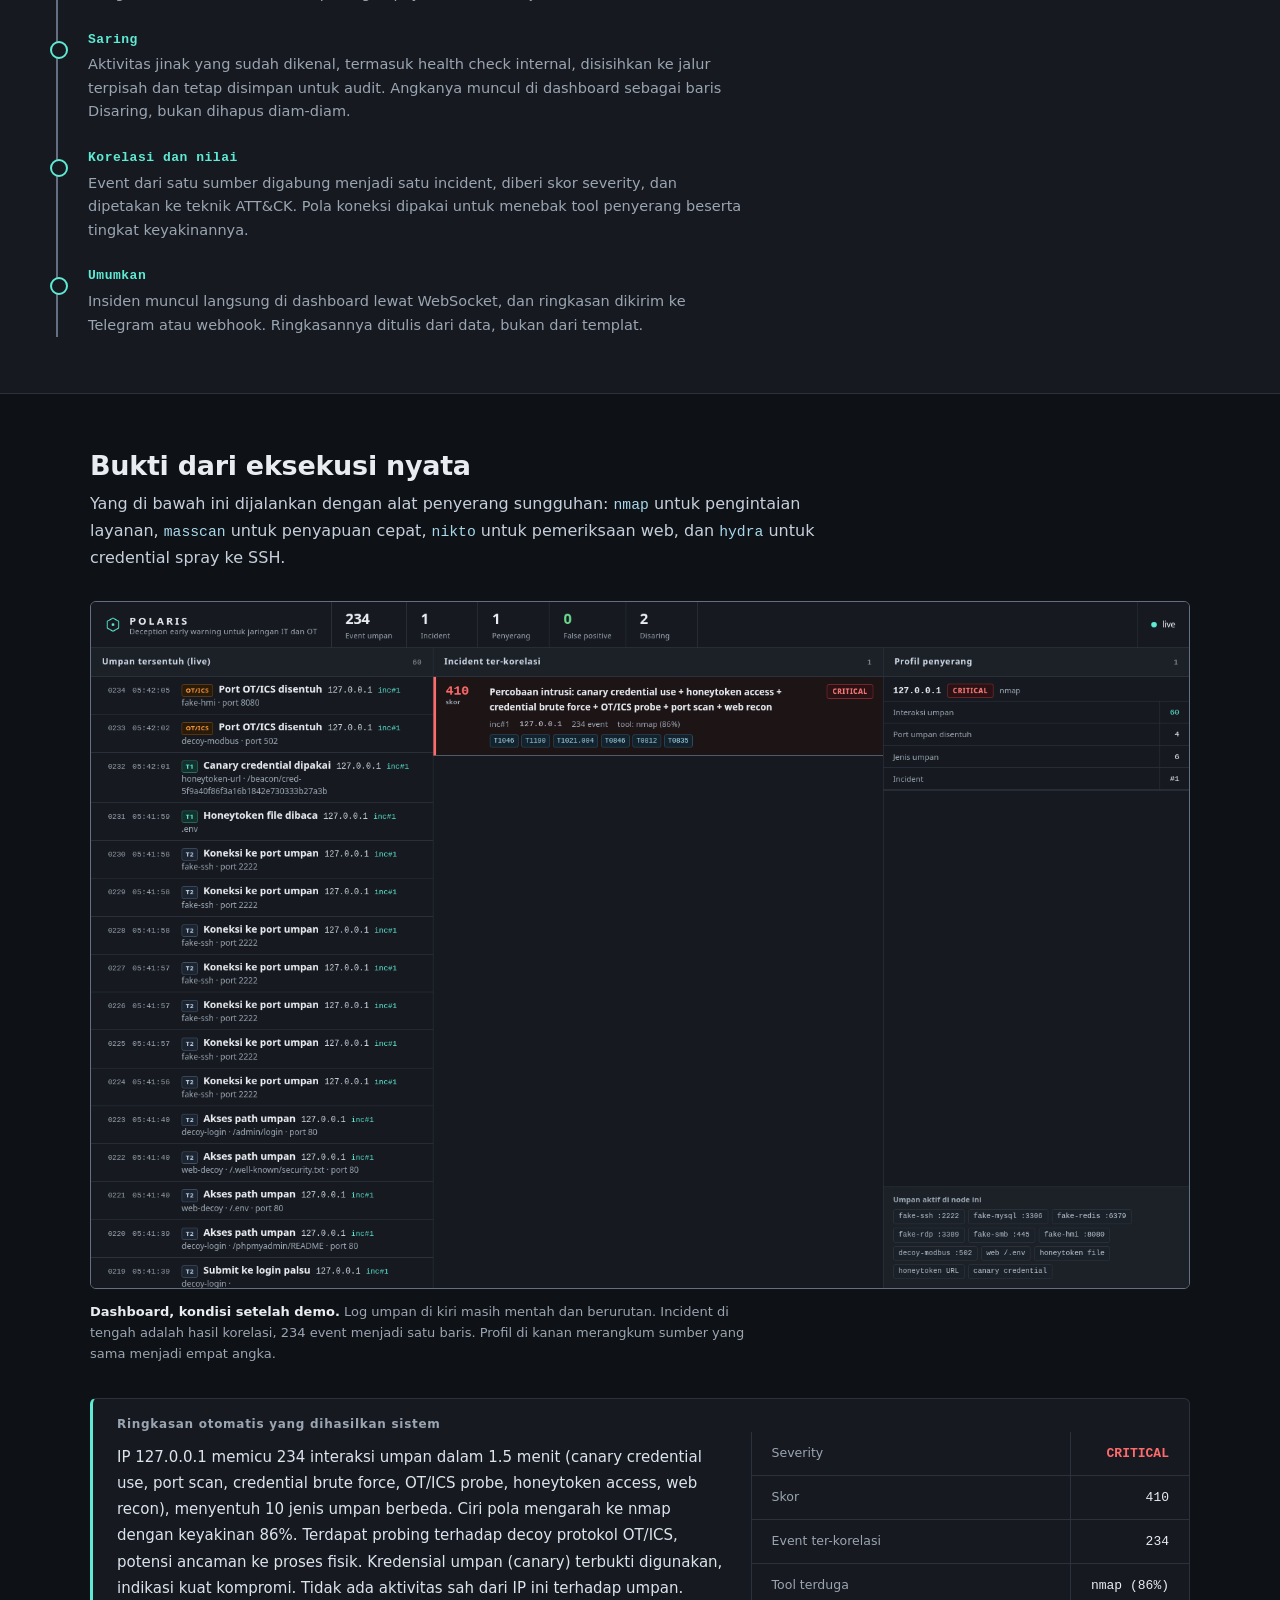
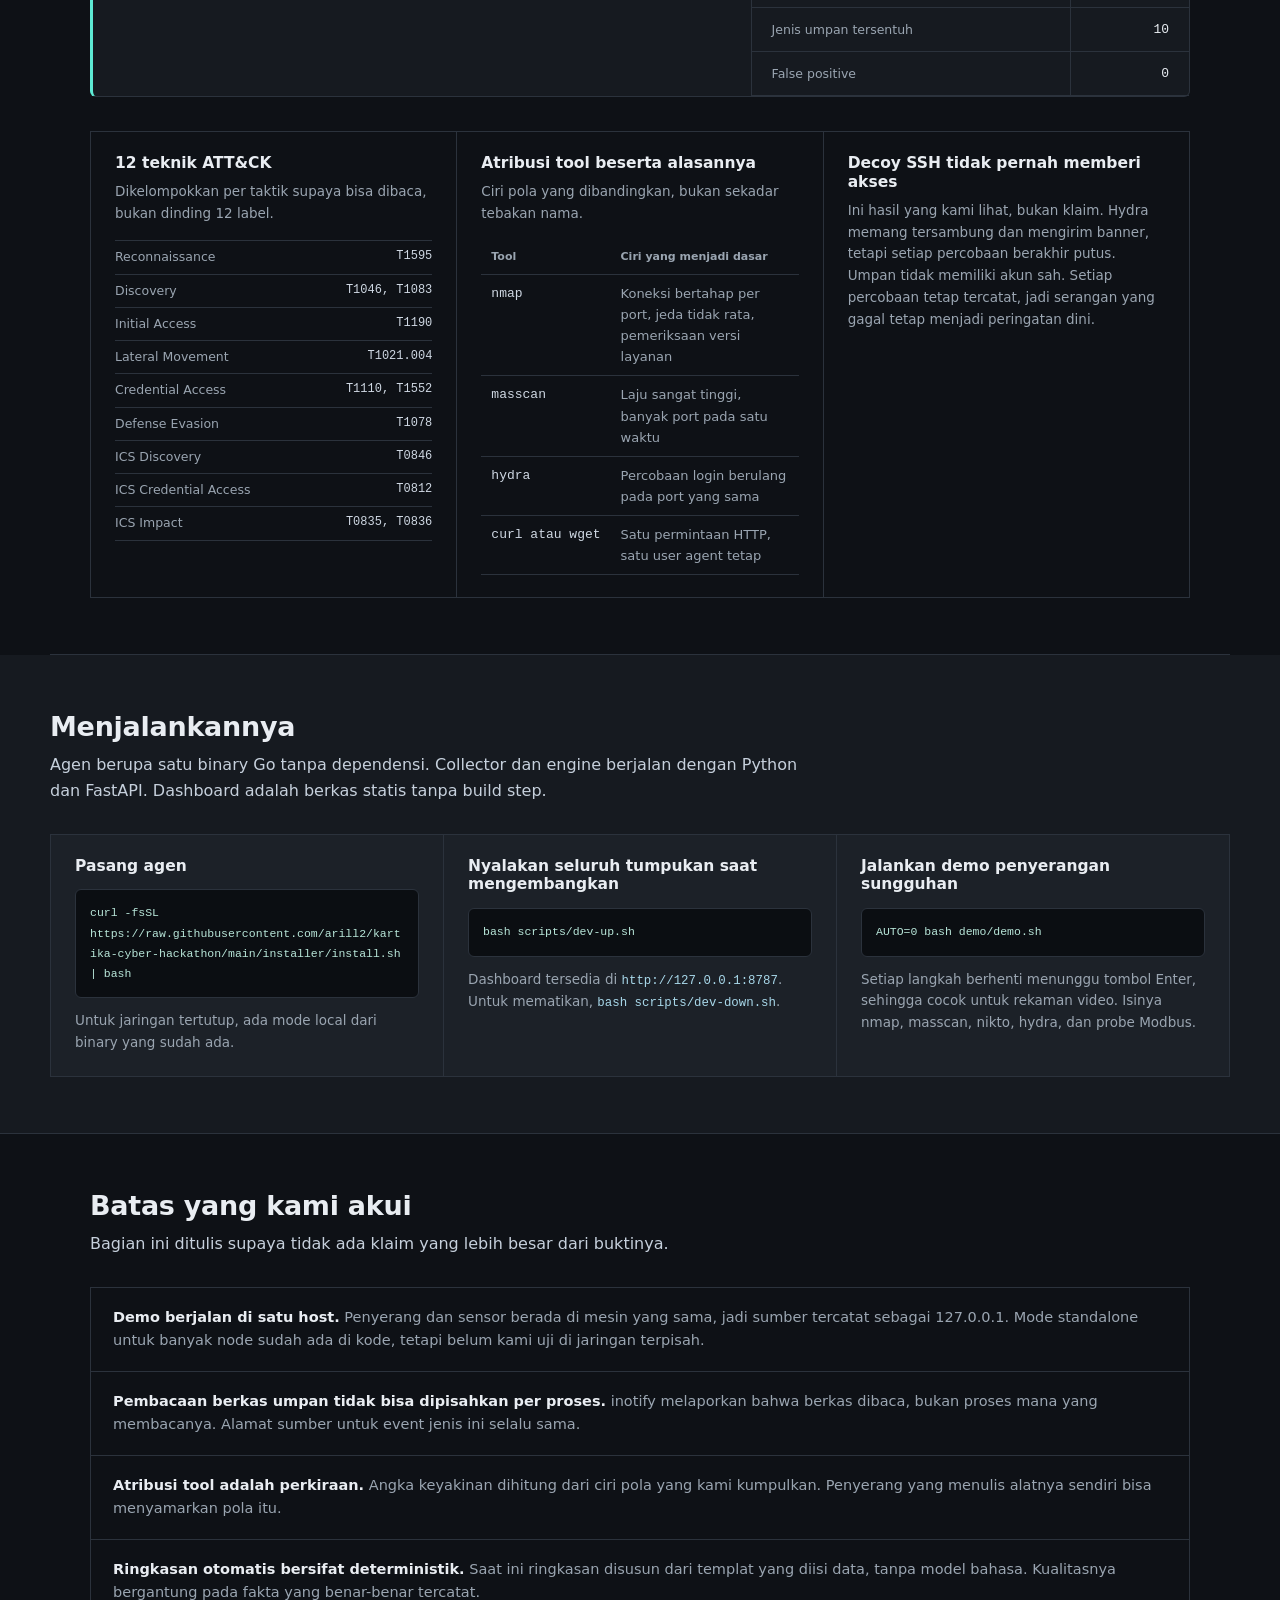
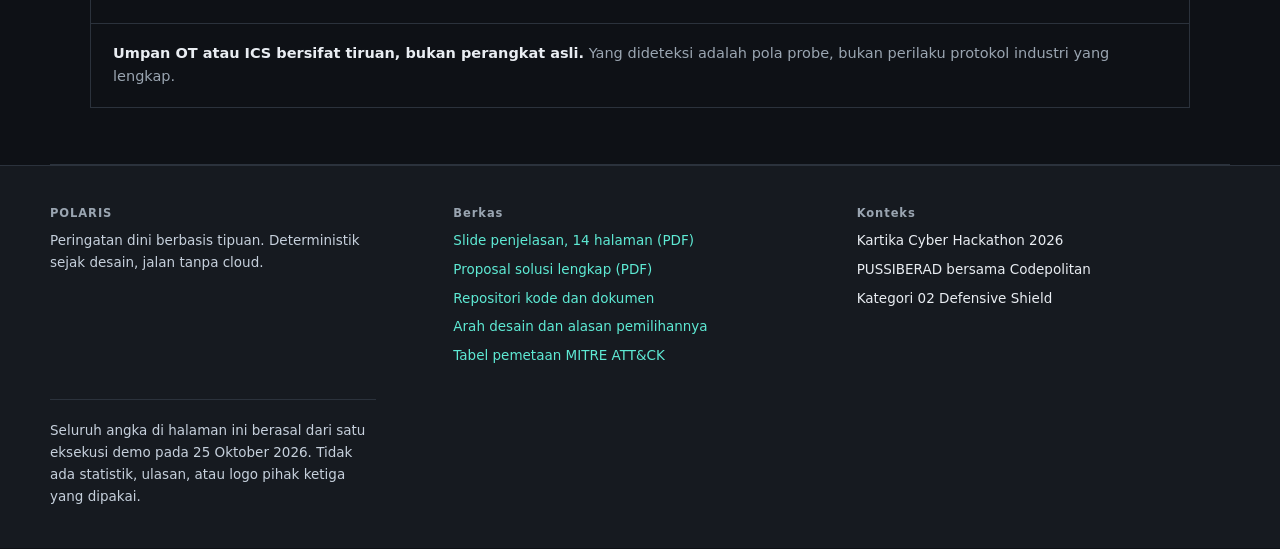
==== commit 3ed003b1: "docs+site: link publik, salinan slide dan proposal di landing page - README: peta kelima kolom form " ====
--- a/site/index.html
+++ b/site/index.html
@@ -394,6 +394,8 @@
     <div class="foot-block">
       <h2>Berkas</h2>
       <ul>
+        <li><a href="files/POLARIS_Slides_Kartika_2026.pdf">Slide penjelasan, 14 halaman (PDF)</a></li>
+        <li><a href="files/POLARIS_Proposal_Kartika_2026.pdf">Proposal solusi lengkap (PDF)</a></li>
         <li><a href="https://github.com/arill2/kartika-cyber-hackathon">Repositori kode dan dokumen</a></li>
         <li><a href="https://github.com/arill2/kartika-cyber-hackathon/blob/main/DESIGN.md">Arah desain dan alasan pemilihannya</a></li>
         <li><a href="https://github.com/arill2/kartika-cyber-hackathon/blob/main/docs/12-mitre-mapping.md">Tabel pemetaan MITRE ATT&amp;CK</a></li>
